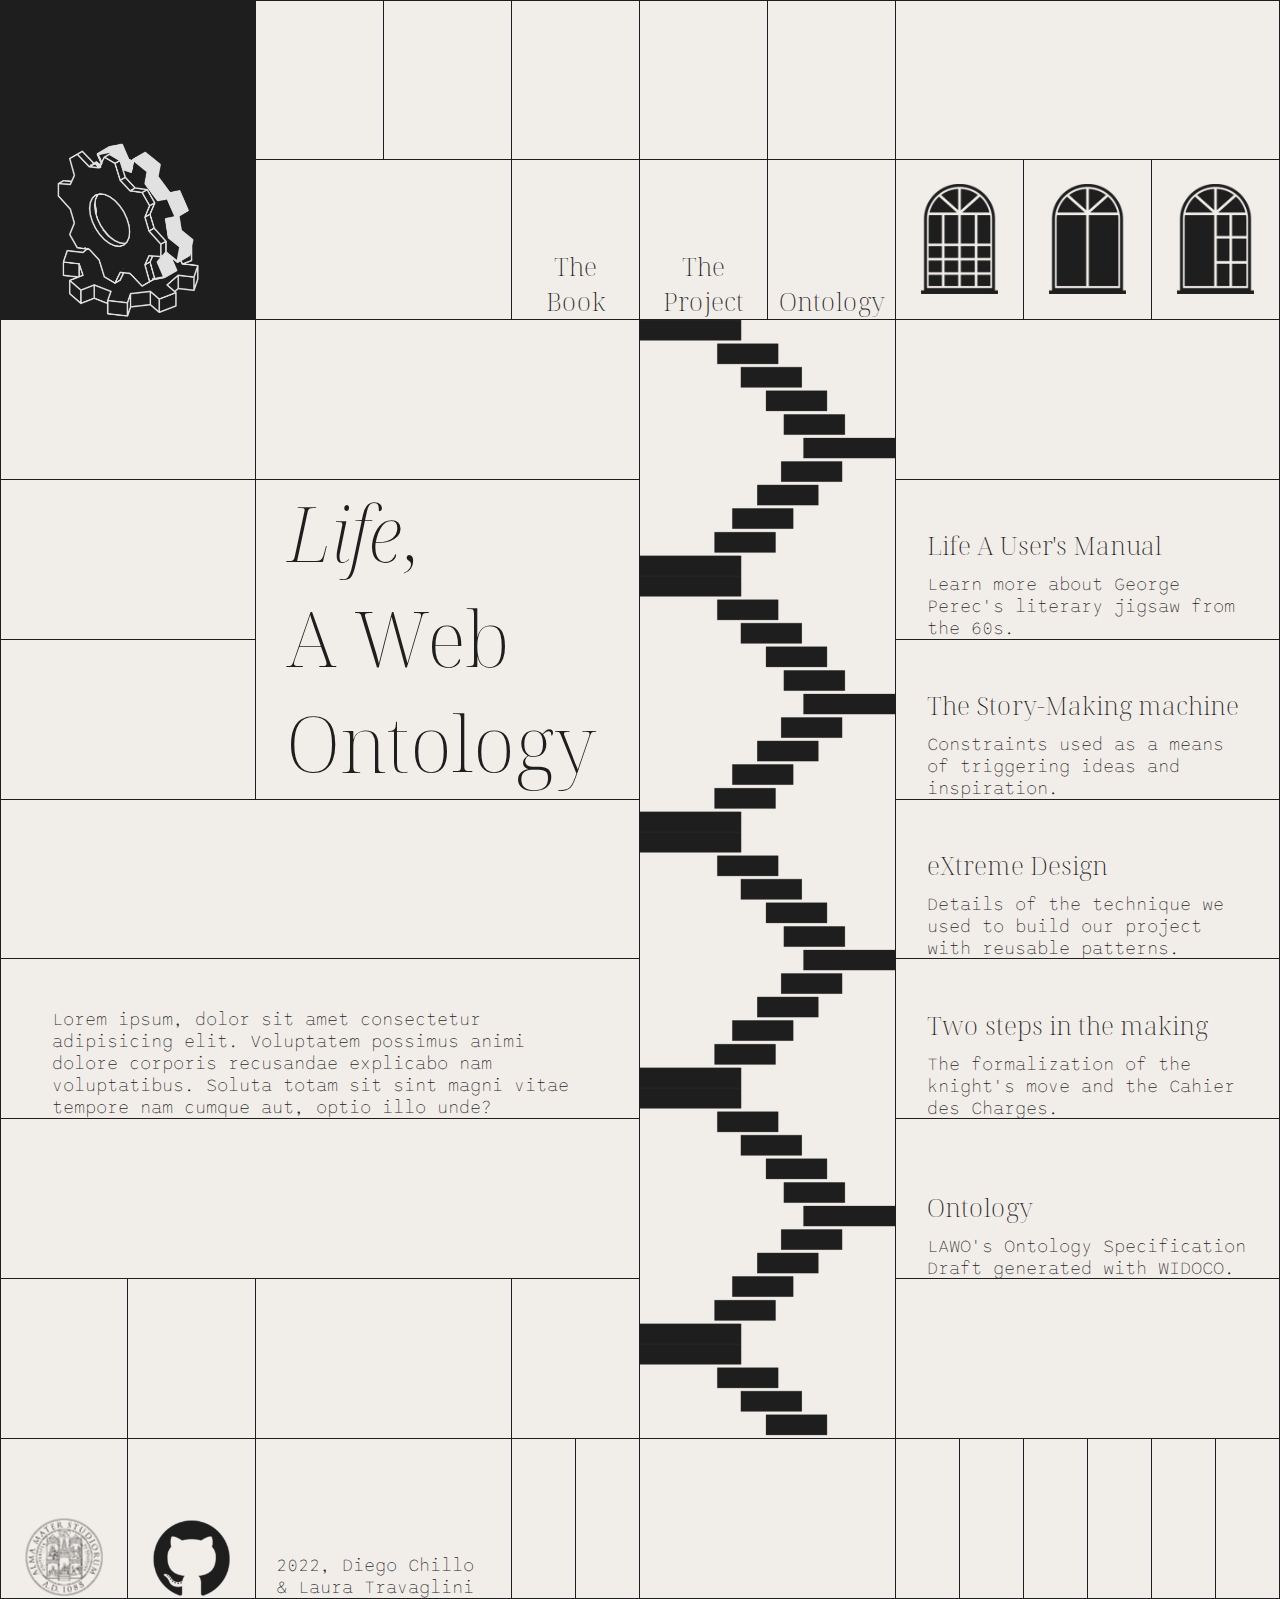
==== index.html @ 91702a4d "go" ====
<!DOCTYPE html>
<html lang="en">
<head>
    <meta charset="UTF-8">
    <meta http-equiv="X-UA-Compatible" content="IE=edge">
    <meta name="viewport" content="width=device-width, initial-scale=1.0">
    <title>Document</title>

    <link rel="stylesheet" href="style.css">
    <link href="https://fonts.googleapis.com/css2?family=Montserrat:wght@100;200;300;500;700;900&&family=Sono:wght@200;400;500;700;800&family=Noto+Serif+Display:ital,wght@0,400;0,500;0,600;0,700;0,800;0,900;1,400;1,500;1,600;1,700;1,800;1,900&display=swap" rel="stylesheet">
</head>
<body>
    <section>

        <article> <!--1-->
            <img id="logo" src="./img/logolawo.png"/>

        </article>

        <article> <!--2-->
            
        </article>

        <article> <!--3-->

        </article>

        <article>
            
        </article>

        <article> <!--5-->

            
        </article>

        <article>
            
        </article>

        <article>
            
        </article>

        <article>
            
        </article>

        <article> <!--9-->
            <a href="./book.html">
                <h2 >The <br/>Book</h2>
            </a>
            
        </article>

        <article> <!--10-->
            <a href="./project.html">
                <h2>The <br/>Project</h2>
                </a>

            
        </article>

        <article><!--11-->
            <a href="myDocumentation/index-en.html" target="_blank">
                <h2>Ontology</h2>
            </a>

            
        </article>

        <article>

            
        </article>

        <article>
            
        </article>

        <article>
            
        </article>

        <article> <!--15-->
            
        </article>

        <article>
            
        </article>

        <article> <!--17-->
            <!--<img id="longarrow" src="./img/kre/longarrow.png"/>-->
            
        </article>

        <article>
        
        </article>

        <article>
            
        </article>

        <article> <!--20-->
            <h1><span>Life</span>, <br/>A Web Ontology</h1>
            
        </article>

        <article>
            <div class="text">
            <a href="about.html">
                <h3>Life A User's Manual</h3>
             </a>
             <p>Learn more about George Perec's literary jigsaw from the 60s.</p>
            </div>
            
        </article>

        <article>
            
        </article>

        <article>
        <div class="text">
            <a href="about.html#the-story-making-machine">
                <h3>The Story-Making machine</h3>
             </a>
             <p>Constraints used as a means of triggering ideas and inspiration.</p>
            </div>
            
        </article>

        <article>
            
        </article>

        <article> <!--25-->
        <div class="text">
            <a href="project.html">
                <h3>eXtreme Design</h3>
             </a>
             <p>Details of the technique we used to build our project with reusable patterns.</p>
            </div>
        </article>

        <article>
            <div class="text">
            <p>Lorem ipsum, dolor sit amet consectetur adipisicing elit. Voluptatem possimus animi dolore corporis recusandae explicabo nam voluptatibus. Soluta totam sit sint magni vitae tempore nam cumque aut, optio illo unde?</p>
        </div>
        </article>

        <article>
        <div class="text">
            <a href="post-4.html">
                <h3>Two steps in the making</h3>
             </a>
             <p>The formalization of the knight's move and the Cahier des Charges.</p>
            </div>
        </article>

        <article>
            
        </article>

        <article>
        <div class="text">
            <a href="myDocumentation/index-en.html" target="_blank">
                <h3>Ontology</h3>
             </a>
             <p>LAWO's Ontology Specification Draft generated with WIDOCO.</p>
            </div>
        </article>

        <article> <!--30-->
            
        </article>

        <article>
            
        </article>


        <article>
            
        </article>

        <article>
            
        </article>

        <article>
            
        </article>

        <article> <!--35-->
            <img id="unibo" src="./img/unibo.png"/>
            
        </article>

        <article>
            <img id="github" src="./img/github.png"/>
            
        </article>

        <article> <!--37-->
            <div class="text">
            <a href=""><p>2022, Diego Chillo & Laura Travaglini</p></a>
        </div>
        </article>

        <article>
            
        </article>

        <article>
            
        </article>

        <article> <!--40-->
            
        </article>

        <article>
            
        </article>

        <article>
            
        </article>

        <article>
            
        </article>

        <article>
            
        </article>

        <article> <!--45-->
            
        </article>

        <article>
            
        </article>




    </section>
    
</body>
</html>
---- style.css ----
* {
    margin: 0;
    padding: 0;
    -webkit-box-sizing: border-box;
            box-sizing: border-box;
}

h1{
    font-family: 'Noto Serif Display', serif;
    font-size: 6vw;
    font-weight: 200;
    text-align: left;
    position: relative;
    top:50%;
    left: 50%;
    transform: translate(-50%, -50%);
    padding-left: 8%;
    padding-bottom: 1%;
}

h2 {
    font-family: 'Noto Serif Display', serif;
    font-size: 2vw;
    font-weight: 200;
    text-align: center;
    position: relative;
    top:50%;
    left: 50%;
    transform: translate(-50%, -50%);
}


h3 {
    font-family: 'Noto Serif Display', serif;
    font-size: 2vw;
    font-weight:200;
    text-align: left;
    margin-bottom: 10px;
}

span {
    font-style: italic;
}

.text {
    position: relative !important;
    top:50% !important;
    left: 50% !important;
    transform: translate(-50%, -50%) !important;
    padding-right: 8%;
    padding-left: 8%;

}

.text p {
    text-align: left;
}

body {
    background-color: #F1EDE9;
    color: #1e1e1e;
    place-content: center;
    font-family: 'Sono', sans-serif;
    font-size: calc(.8vw + .5rem);
    font-weight: 200;
    text-align: left;
    overflow: auto;
}

a {
    text-decoration: none;
    color: #1e1e1e;
}

a:hover {
    color: #F1EDE9;
}

section {
    display: grid;
    grid-auto-columns: 1fr;
    margin-inline: auto;
    grid-template-columns: repeat(20, 1fr);
    grid-template-rows: repeat(10, 1fr);
    text-align: justify;
}

article {
    display: inline-block;
    place-content: center;
}

article:first-child:hover {
    background-color: #1e1e1e;
}

article:nth-child(9):hover, article:nth-child(10):hover,
article:nth-child(11):hover, article:nth-child(21):hover, article:nth-child(23):hover, 
article:nth-child(25):hover, article:nth-child(27):hover, article:nth-child(29):hover, 
article:nth-child(35):hover, article:nth-child(36):hover,  article:nth-child(37):hover{
    background-color: #1e1e1e;
    color: #F1EDE9 !important;
}

article:nth-child(9):hover a, article:nth-child(10):hover a,
article:nth-child(11):hover a, article:nth-child(21):hover a, article:nth-child(23):hover a, 
article:nth-child(25):hover a, article:nth-child(27):hover a, 
article:nth-child(29):hover a, article:nth-child(37):hover a  {
    color: #F1EDE9 !important;
    font-style: italic;
}

article:nth-child(12) {
    background-image: url("./img/window3.png");
    background-size: 6vw;
    background-repeat:no-repeat;
    background-position-x: 50%;
    background-position-y: 50%;
}

article:nth-child(13) {
    background-image: url("./img/window1.png");
    background-size: 6vw;
    background-repeat:no-repeat;
    background-position-x: 50%;
    background-position-y: 50%;
}
article:nth-child(14) {
    background-image: url("./img/window2.png");
    background-size: 6vw;
    background-repeat:no-repeat;
    background-position-x: 50%;
    background-position-y: 50%;
}

article:nth-child(17) {
    background-image: url("./img/staircase.png");
    background-size: 20vw;
    background-repeat:repeat-y;
    background-position-x: 50%;
}

article:first-child {
    grid-column-start: 1;
    grid-column-end: 5;
    grid-row-start: 1;
    grid-row-end: 3;
    border: solid 1px #1e1e1e;
}

article:first-child:hover #logo, article:nth-child(35):hover #unibo, article:nth-child(36):hover #github {
    filter: invert(1);
}

#logo {
    width: 11vw;
    height: auto;
    position: relative;
    top:50%;
    left: 50%;
    transform: translate(-50%, -50%);
}

#github, #unibo {
    width: 6vw;
    height: auto;
    position: relative;
    top:50%;
    left: 50%;
    transform: translate(-50%, -50%);
}

article:nth-child(2), article:nth-child(3), article:nth-child(4), article:nth-child(5), article:nth-child(6),
article:nth-child(9), article:nth-child(10), article:nth-child(11), article:nth-child(12), article:nth-child(13), 
article:nth-child(14), article:nth-child(30), article:nth-child(31), article:nth-child(33), article:nth-child(35),
article:nth-child(36) {
    grid-column-end: span 2; 
    border-right: solid 1px #1e1e1e;
    border-bottom: solid 1px #1e1e1e;
}

article:nth-child(2), article:nth-child(3), article:nth-child(4), article:nth-child(5), article:nth-child(6),  article:nth-child(7) {
    border-top: solid 1px #1e1e1e;
}

article:nth-child(7),  article:nth-child(16), article:nth-child(18), article:nth-child(21), article:nth-child(23), 
article:nth-child(25), article:nth-child(27), article:nth-child(29), article:nth-child(34) {
    grid-column-end: span 6; 
    border-bottom: solid 1px #1e1e1e;
    border-right: solid 1px #1e1e1e;
}
article:nth-child(8), article:nth-child(15), article:nth-child(19), article:nth-child(22), article:nth-child(32),
article:nth-child(37), article:nth-child(40){
    grid-column-end: span 4; 
    border-bottom: solid 1px #1e1e1e;
    border-right: solid 1px #1e1e1e;
}

article:nth-child(15), article:nth-child(19), article:nth-child(22), article:nth-child(24), article:nth-child(26), 
article:nth-child(28), article:nth-child(30), article:nth-child(35) {
    border-left: solid 1px #1e1e1e;
}

article:nth-child(38), article:nth-child(39), article:nth-child(41), article:nth-child(42), article:nth-child(43), 
article:nth-child(44), article:nth-child(45), article:nth-child(46) {
    border-right: solid 1px #1e1e1e;
    border-bottom: solid 1px #1e1e1e;
} 

article:nth-child(17) {
    grid-column-end: span 4; 
    grid-row-end: span 7;
    border-bottom: solid 1px #1e1e1e;
    border-right: solid 1px #1e1e1e;
    align-content: center;
}

/*
#longarrow{
    height: 70%;
    margin: 45% 30%;
}
*/

article:nth-child(20) {
    grid-column-end: span 6; 
    grid-row-end: span 2;
    border-bottom: solid 1px #1e1e1e;
    border-right: solid 1px #1e1e1e;
}

article:nth-child(24), article:nth-child(26), article:nth-child(28) {
    grid-column-end: span 10; 
    border-bottom: solid 1px #1e1e1e;
    border-right: solid 1px #1e1e1e;
}
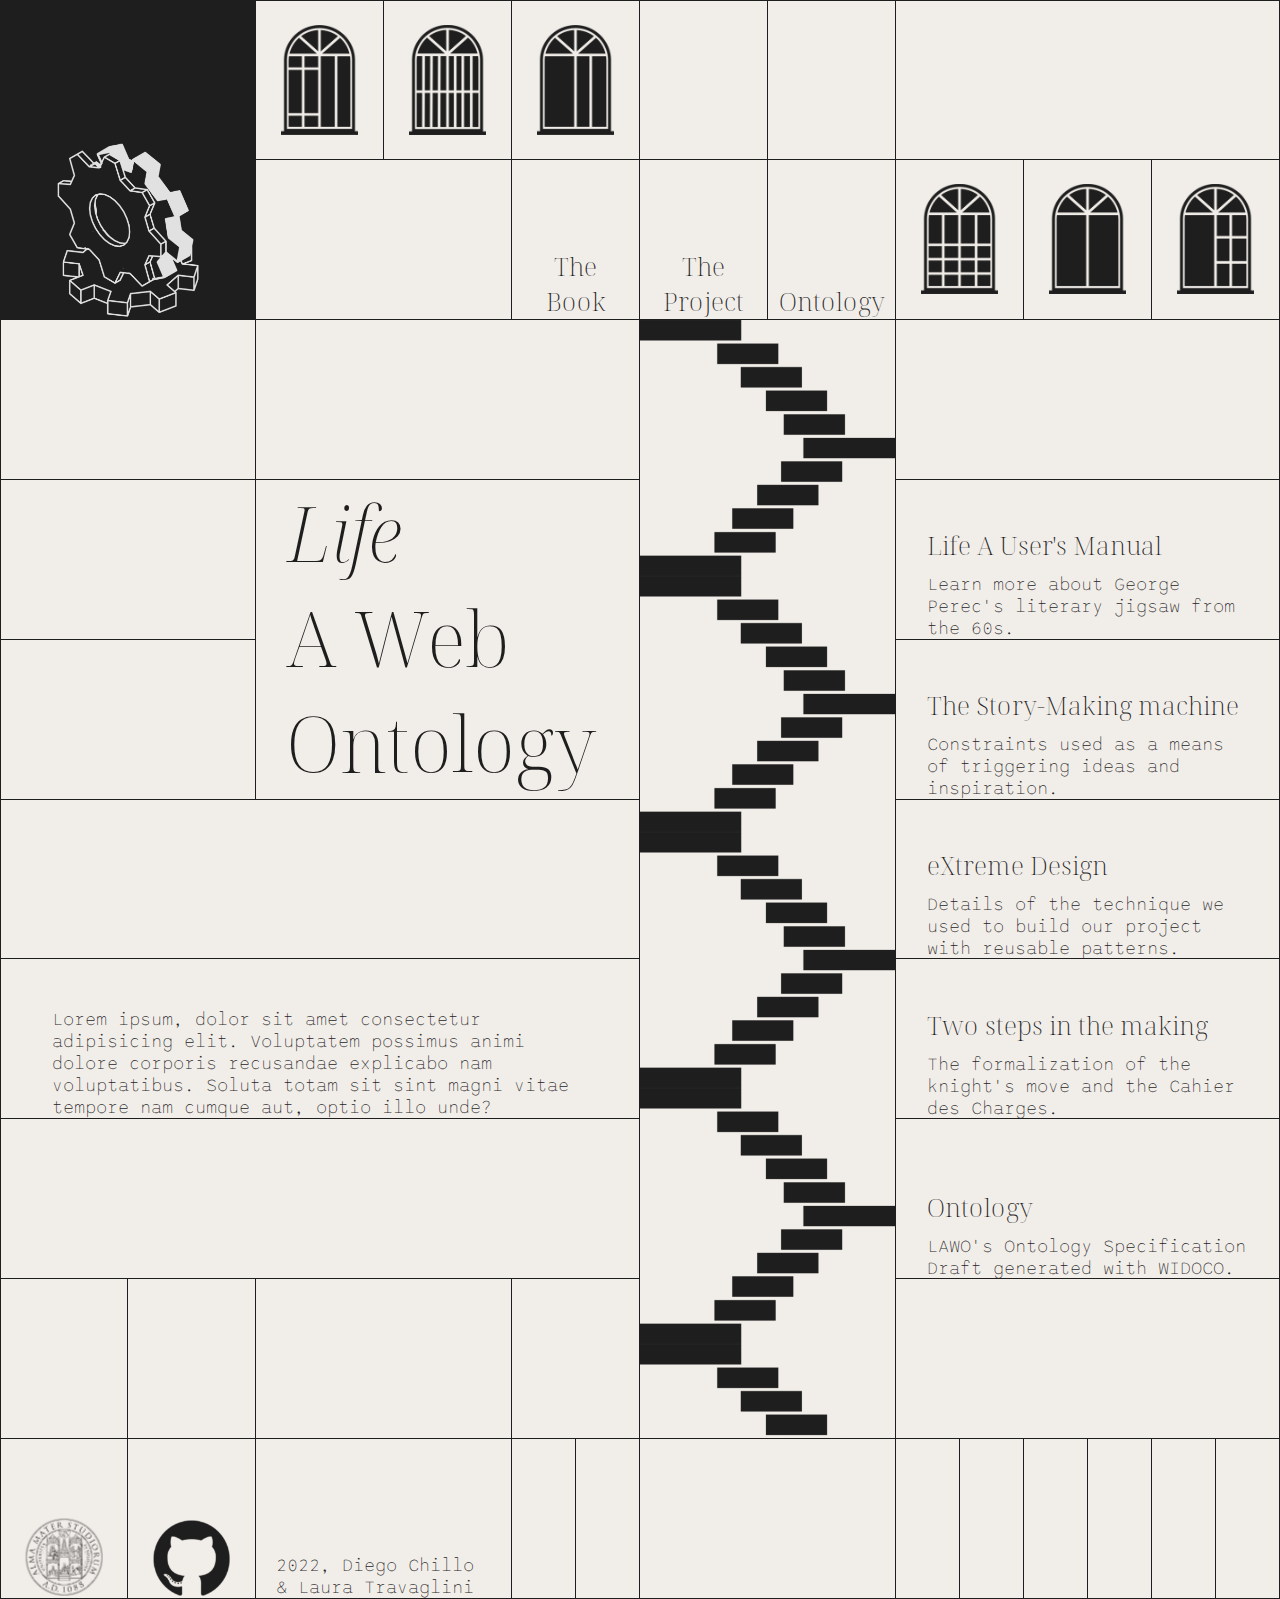
==== commit 53a69dfc: "go" ====
--- a/index.html
+++ b/index.html
@@ -25,7 +25,7 @@
 
         </article>
 
-        <article>
+        <article> <!--4-->
             
         </article>
 
@@ -34,51 +34,55 @@
             
         </article>
 
-        <article>
-            
-        </article>
-
-        <article>
-            
-        </article>
-
-        <article>
+        <article> <!--6-->
+            
+        </article>
+
+        <article> <!--7-->
+            
+        </article>
+
+        <article> <!--8-->
             
         </article>
 
         <article> <!--9-->
+            <div class="nav">
             <a href="./book.html">
                 <h2 >The <br/>Book</h2>
             </a>
-            
+             </div>
         </article>
 
         <article> <!--10-->
+            <div class="nav">
             <a href="./project.html">
                 <h2>The <br/>Project</h2>
                 </a>
+            </div>
 
             
         </article>
 
         <article><!--11-->
+            <div class="nav">
             <a href="myDocumentation/index-en.html" target="_blank">
                 <h2>Ontology</h2>
             </a>
-
-            
-        </article>
-
-        <article>
-
-            
-        </article>
-
-        <article>
-            
-        </article>
-
-        <article>
+            </div>
+            
+        </article>
+
+        <article><!--12-->
+
+            
+        </article>
+
+        <article><!--13-->
+            
+        </article>
+
+        <article><!--14-->
             
         </article>
 
@@ -104,7 +108,7 @@
         </article>
 
         <article> <!--20-->
-            <h1><span>Life</span>, <br/>A Web Ontology</h1>
+            <h1><span>Life</span> <br/>A Web Ontology</h1>
             
         </article>
 
--- a/style.css
+++ b/style.css
@@ -23,6 +23,9 @@
     font-size: 2vw;
     font-weight: 200;
     text-align: center;
+}
+
+.nav {
     position: relative;
     top:50%;
     left: 50%;
@@ -41,6 +44,7 @@
 span {
     font-style: italic;
 }
+
 
 .text {
     position: relative !important;
@@ -67,6 +71,39 @@
     overflow: auto;
 }
 
+.dropdown {
+    display: inline-block;
+}
+
+.dropdown-content {
+    display: none;
+    border-left: solid 1px #1e1e1e;
+    border-bottom: solid 1px #1e1e1e;
+    background-color: #F1EDE9;
+    color: #1e1e1e;
+    position: relative;
+    z-index: 1;
+    top: 14vh;
+}
+  
+.dropdown-content a {
+    text-decoration: none;
+    color: #1e1e1e;
+    display: block;
+    text-align: left;
+  }
+  
+.dropdown-content a:hover {
+      background-color: #1e1e1e;
+      color: #F1EDE9;
+}
+  
+.dropdown:hover .dropdown-content {
+    display: block;
+    background-color: #F1EDE9 !important;
+    color: #1e1e1e !important;
+}
+
 a {
     text-decoration: none;
     color: #1e1e1e;
@@ -110,6 +147,41 @@
     font-style: italic;
 }
 
+article:nth-child(2) {
+    background-image: url("./img/window4.png");
+    background-size: 6vw;
+    background-repeat:no-repeat;
+    background-position-x: 50%;
+    background-position-y: 50%;
+}
+
+article:nth-child(3) {
+    background-image: url("./img/window5.png");
+    background-size: 6vw;
+    background-repeat:no-repeat;
+    background-position-x: 50%;
+    background-position-y: 50%;
+}
+
+article:nth-child(4) {
+    background-image: url("./img/window6.png");
+    background-size: 6vw;
+    background-repeat:no-repeat;
+    background-position-x: 50%;
+    background-position-y: 50%;
+}
+
+/*
+
+article:nth-child(7) {
+    background-image: url("./img/bricks1.png");
+    background-size: 12vw;
+    background-repeat: repeat-x;
+    background-position-x: 50%;
+    background-position-y: 50%;
+}
+*/
+
 article:nth-child(12) {
     background-image: url("./img/window3.png");
     background-size: 6vw;
@@ -215,12 +287,6 @@
     align-content: center;
 }
 
-/*
-#longarrow{
-    height: 70%;
-    margin: 45% 30%;
-}
-*/
 
 article:nth-child(20) {
     grid-column-end: span 6; 
@@ -234,3 +300,14 @@
     border-bottom: solid 1px #1e1e1e;
     border-right: solid 1px #1e1e1e;
 }
+
+/*
+article:nth-child(35), article:nth-child(36), article:nth-child(37), article:nth-child(38),
+article:nth-child(39), article:nth-child(40), article:nth-child(41), article:nth-child(42),
+article:nth-child(43), article:nth-child(44), article:nth-child(45), article:nth-child(46) {
+
+    background-color: #1e1e1e !important;
+    border: solid 1px #F1EDE9 !important;
+}        
+
+/*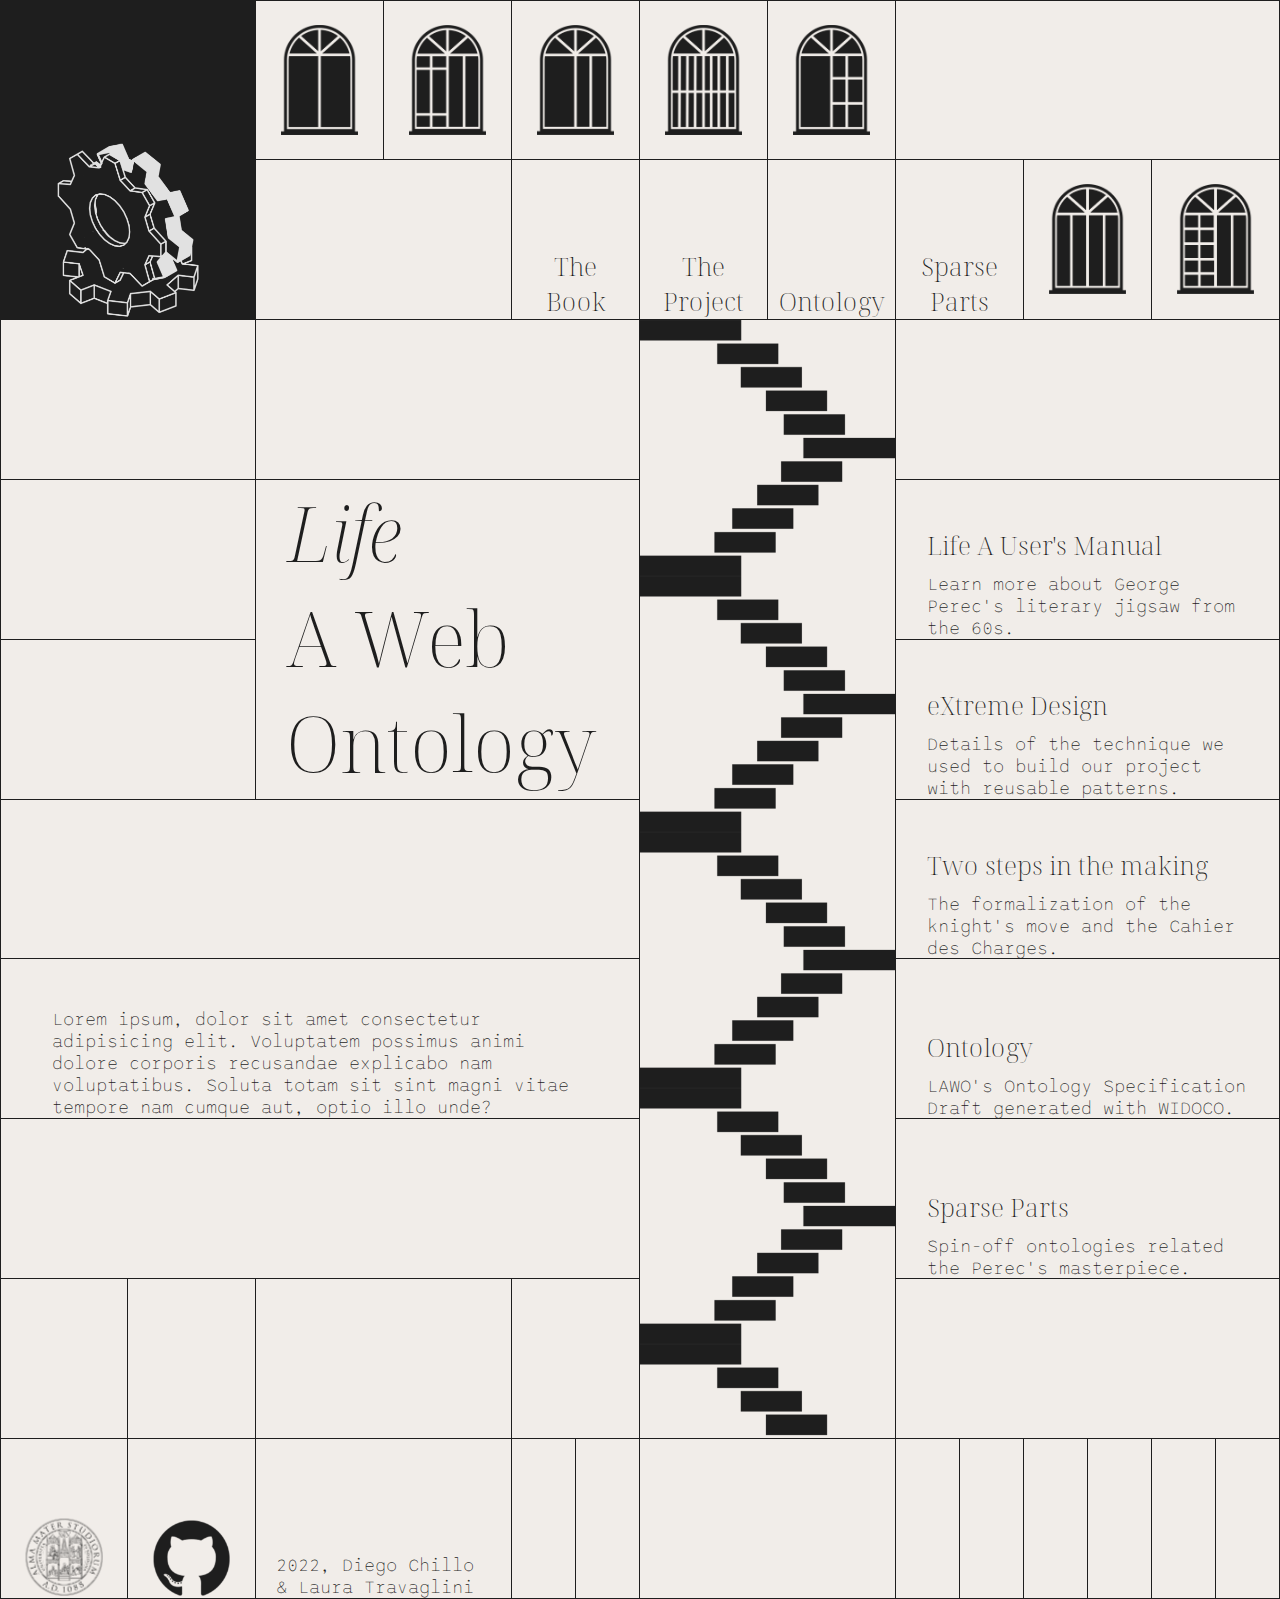
==== commit fe7c9051: "go" ====
--- a/index.html
+++ b/index.html
@@ -74,6 +74,11 @@
         </article>
 
         <article><!--12-->
+            <div class="nav">
+                <a href="./sparse.html">
+                    <h2>Sparse Parts</h2>
+                </a>
+                </div>
 
             
         </article>
@@ -127,12 +132,13 @@
         </article>
 
         <article>
-        <div class="text">
-            <a href="about.html#the-story-making-machine">
-                <h3>The Story-Making machine</h3>
-             </a>
-             <p>Constraints used as a means of triggering ideas and inspiration.</p>
-            </div>
+            <div class="text">
+                <a href="project.html">
+                    <h3>eXtreme Design</h3>
+                 </a>
+                 <p>Details of the technique we used to build our project with reusable patterns.</p>
+                </div>
+
             
         </article>
 
@@ -141,12 +147,13 @@
         </article>
 
         <article> <!--25-->
-        <div class="text">
-            <a href="project.html">
-                <h3>eXtreme Design</h3>
-             </a>
-             <p>Details of the technique we used to build our project with reusable patterns.</p>
-            </div>
+            <div class="text">
+                <a href="post-4.html">
+                    <h3>Two steps in the making</h3>
+                 </a>
+                 <p>The formalization of the knight's move and the Cahier des Charges.</p>
+                </div>
+
         </article>
 
         <article>
@@ -156,25 +163,27 @@
         </article>
 
         <article>
-        <div class="text">
-            <a href="post-4.html">
-                <h3>Two steps in the making</h3>
-             </a>
-             <p>The formalization of the knight's move and the Cahier des Charges.</p>
-            </div>
-        </article>
-
-        <article>
-            
-        </article>
-
-        <article>
-        <div class="text">
-            <a href="myDocumentation/index-en.html" target="_blank">
-                <h3>Ontology</h3>
-             </a>
-             <p>LAWO's Ontology Specification Draft generated with WIDOCO.</p>
-            </div>
+            <div class="text">
+                <a href="myDocumentation/index-en.html" target="_blank">
+                    <h3>Ontology</h3>
+                 </a>
+                 <p>LAWO's Ontology Specification Draft generated with WIDOCO.</p>
+                </div>
+
+        </article>
+
+        <article>
+            
+        </article>
+
+        <article>
+            <div class="text">
+                <a href="myDocumentation/index-en.html" target="_blank">
+                    <h3>Sparse Parts</h3>
+                 </a>
+                 <p>Spin-off ontologies related the Perec's masterpiece.</p>
+                </div>
+
         </article>
 
         <article> <!--30-->
--- a/style.css
+++ b/style.css
@@ -132,7 +132,8 @@
 }
 
 article:nth-child(9):hover, article:nth-child(10):hover,
-article:nth-child(11):hover, article:nth-child(21):hover, article:nth-child(23):hover, 
+article:nth-child(11):hover, article:nth-child(12):hover, 
+article:nth-child(21):hover, article:nth-child(23):hover, 
 article:nth-child(25):hover, article:nth-child(27):hover, article:nth-child(29):hover, 
 article:nth-child(35):hover, article:nth-child(36):hover,  article:nth-child(37):hover{
     background-color: #1e1e1e;
@@ -140,7 +141,8 @@
 }
 
 article:nth-child(9):hover a, article:nth-child(10):hover a,
-article:nth-child(11):hover a, article:nth-child(21):hover a, article:nth-child(23):hover a, 
+article:nth-child(11):hover a, article:nth-child(12):hover a, 
+article:nth-child(21):hover a, article:nth-child(23):hover a, 
 article:nth-child(25):hover a, article:nth-child(27):hover a, 
 article:nth-child(29):hover a, article:nth-child(37):hover a  {
     color: #F1EDE9 !important;
@@ -148,15 +150,15 @@
 }
 
 article:nth-child(2) {
+    background-image: url("./img/window1.png");
+    background-size: 6vw;
+    background-repeat:no-repeat;
+    background-position-x: 50%;
+    background-position-y: 50%;
+}
+
+article:nth-child(3) {
     background-image: url("./img/window4.png");
-    background-size: 6vw;
-    background-repeat:no-repeat;
-    background-position-x: 50%;
-    background-position-y: 50%;
-}
-
-article:nth-child(3) {
-    background-image: url("./img/window5.png");
     background-size: 6vw;
     background-repeat:no-repeat;
     background-position-x: 50%;
@@ -182,8 +184,15 @@
 }
 */
 
-article:nth-child(12) {
-    background-image: url("./img/window3.png");
+article:nth-child(5) {
+    background-image: url("./img/window5.png");
+    background-size: 6vw;
+    background-repeat:no-repeat;
+    background-position-x: 50%;
+    background-position-y: 50%;
+}
+article:nth-child(6) {
+    background-image: url("./img/window2.png");
     background-size: 6vw;
     background-repeat:no-repeat;
     background-position-x: 50%;
@@ -191,14 +200,14 @@
 }
 
 article:nth-child(13) {
-    background-image: url("./img/window1.png");
+    background-image: url("./img/window7.png");
     background-size: 6vw;
     background-repeat:no-repeat;
     background-position-x: 50%;
     background-position-y: 50%;
 }
 article:nth-child(14) {
-    background-image: url("./img/window2.png");
+    background-image: url("./img/window8.png");
     background-size: 6vw;
     background-repeat:no-repeat;
     background-position-x: 50%;
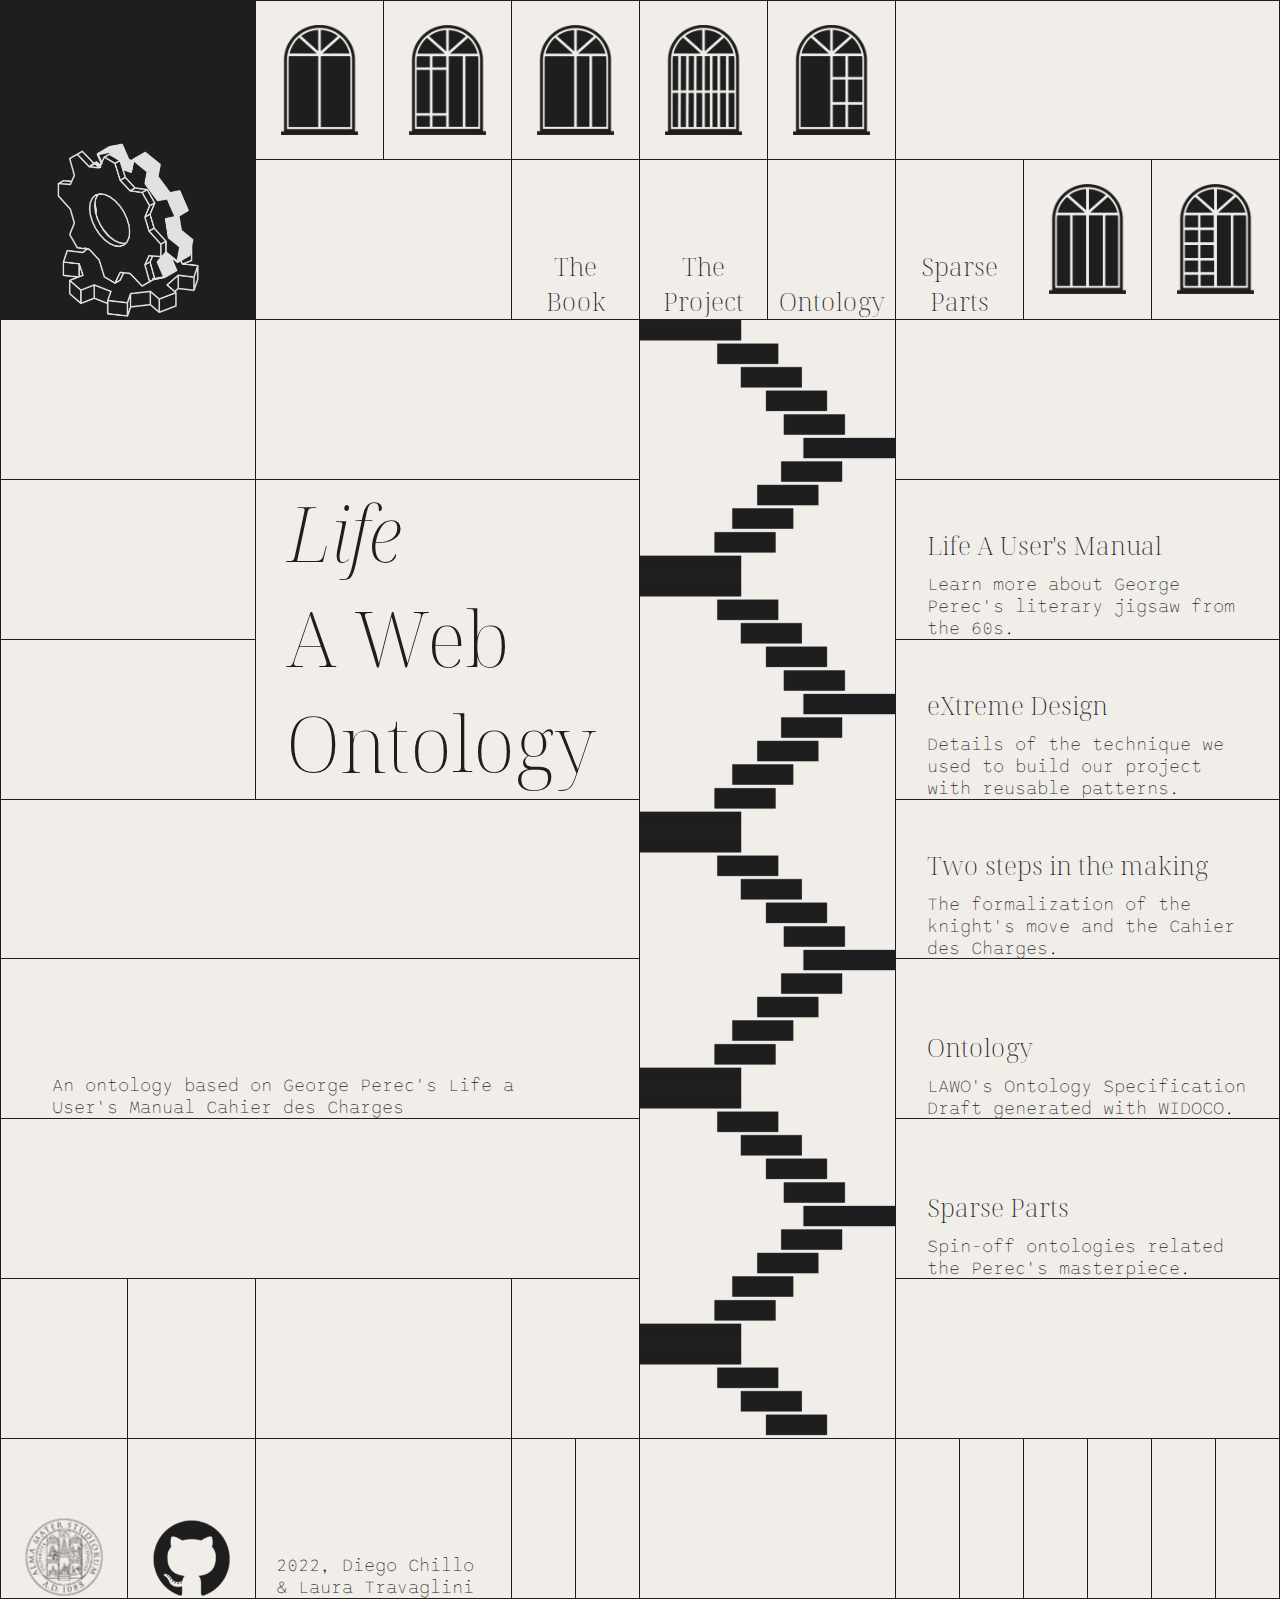
==== commit fc5fe4fd: "go" ====
--- a/index.html
+++ b/index.html
@@ -158,7 +158,7 @@
 
         <article>
             <div class="text">
-            <p>Lorem ipsum, dolor sit amet consectetur adipisicing elit. Voluptatem possimus animi dolore corporis recusandae explicabo nam voluptatibus. Soluta totam sit sint magni vitae tempore nam cumque aut, optio illo unde?</p>
+           <p>An ontology based on George Perec's Life a User's Manual Cahier des Charges</p>
         </div>
         </article>
 
@@ -208,18 +208,18 @@
         </article>
 
         <article> <!--35-->
-            <img id="unibo" src="./img/unibo.png"/>
-            
-        </article>
-
-        <article>
-            <img id="github" src="./img/github.png"/>
+            <a href="https://www.unibo.it/en/teaching/course-unit-catalogue/course-unit/2020/454463" target="_blank"><img id="unibo" src="./img/unibo.png"/></a>
+            
+        </article>
+
+        <article>
+            <a href="https://github.com/lifeawo/lifeawo.github.io" target="_blank"><img id="github" src="./img/github.png"/></a>
             
         </article>
 
         <article> <!--37-->
             <div class="text">
-            <a href=""><p>2022, Diego Chillo & Laura Travaglini</p></a>
+           <p>2022, Diego Chillo & Laura Travaglini</p>
         </div>
         </article>
 
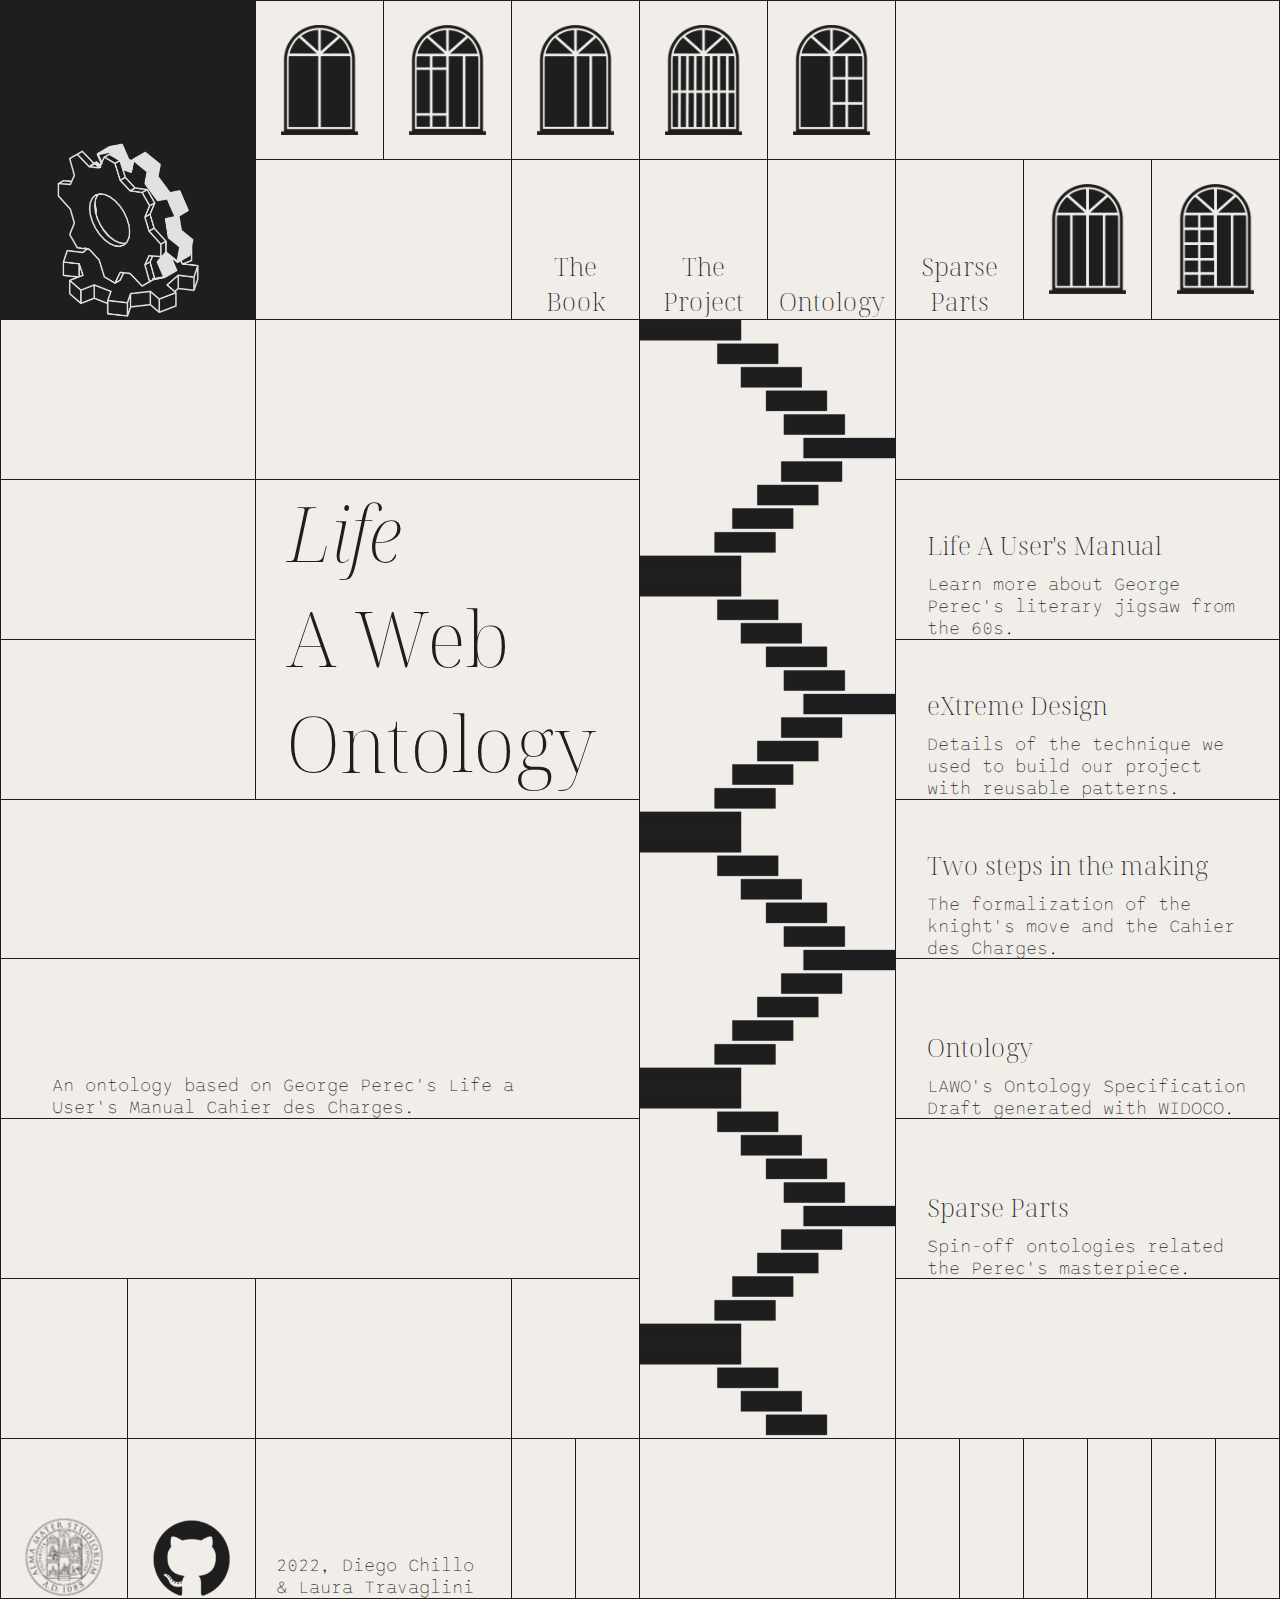
==== commit 33aa9936: "go" ====
--- a/index.html
+++ b/index.html
@@ -158,7 +158,7 @@
 
         <article>
             <div class="text">
-           <p>An ontology based on George Perec's Life a User's Manual Cahier des Charges</p>
+           <p>An ontology based on George Perec's Life a User's Manual Cahier des Charges.</p>
         </div>
         </article>
 
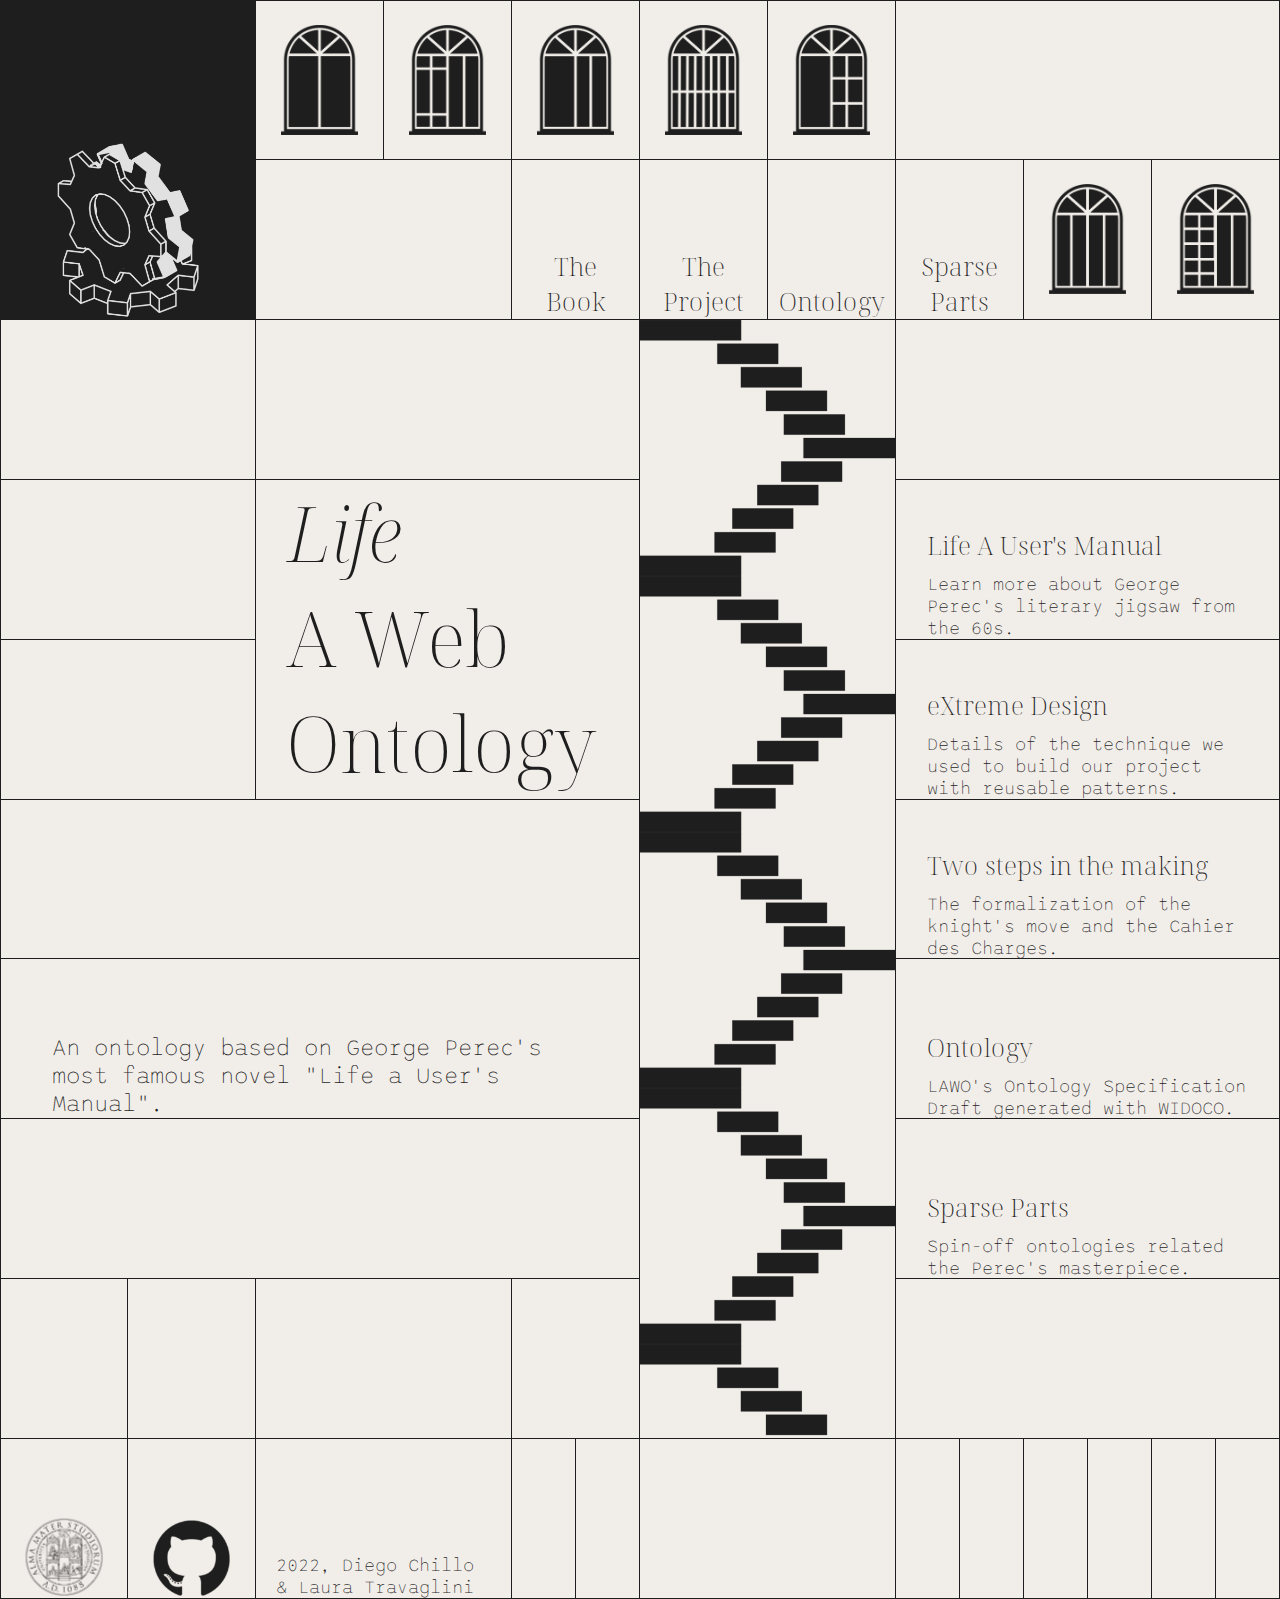
==== commit 03b62fcb: "index" ====
--- a/index.html
+++ b/index.html
@@ -157,8 +157,8 @@
         </article>
 
         <article>
-            <div class="text">
-           <p>An ontology based on George Perec's Life a User's Manual Cahier des Charges.</p>
+            <div class="text2">
+           <p>An ontology based on George Perec's most famous novel "Life a User's Manual".</p>
         </div>
         </article>
 
--- a/style.css
+++ b/style.css
@@ -56,7 +56,21 @@
 
 }
 
+.text2 {
+    position: relative !important;
+    top:50% !important;
+    left: 50% !important;
+    transform: translate(-50%, -50%) !important;
+    padding-right: 8%;
+    padding-left: 8%;
+    font-size: calc(1.2vw + .5rem);
+}
+
 .text p {
+    text-align: left;
+}
+
+.text2 p {
     text-align: left;
 }
 
